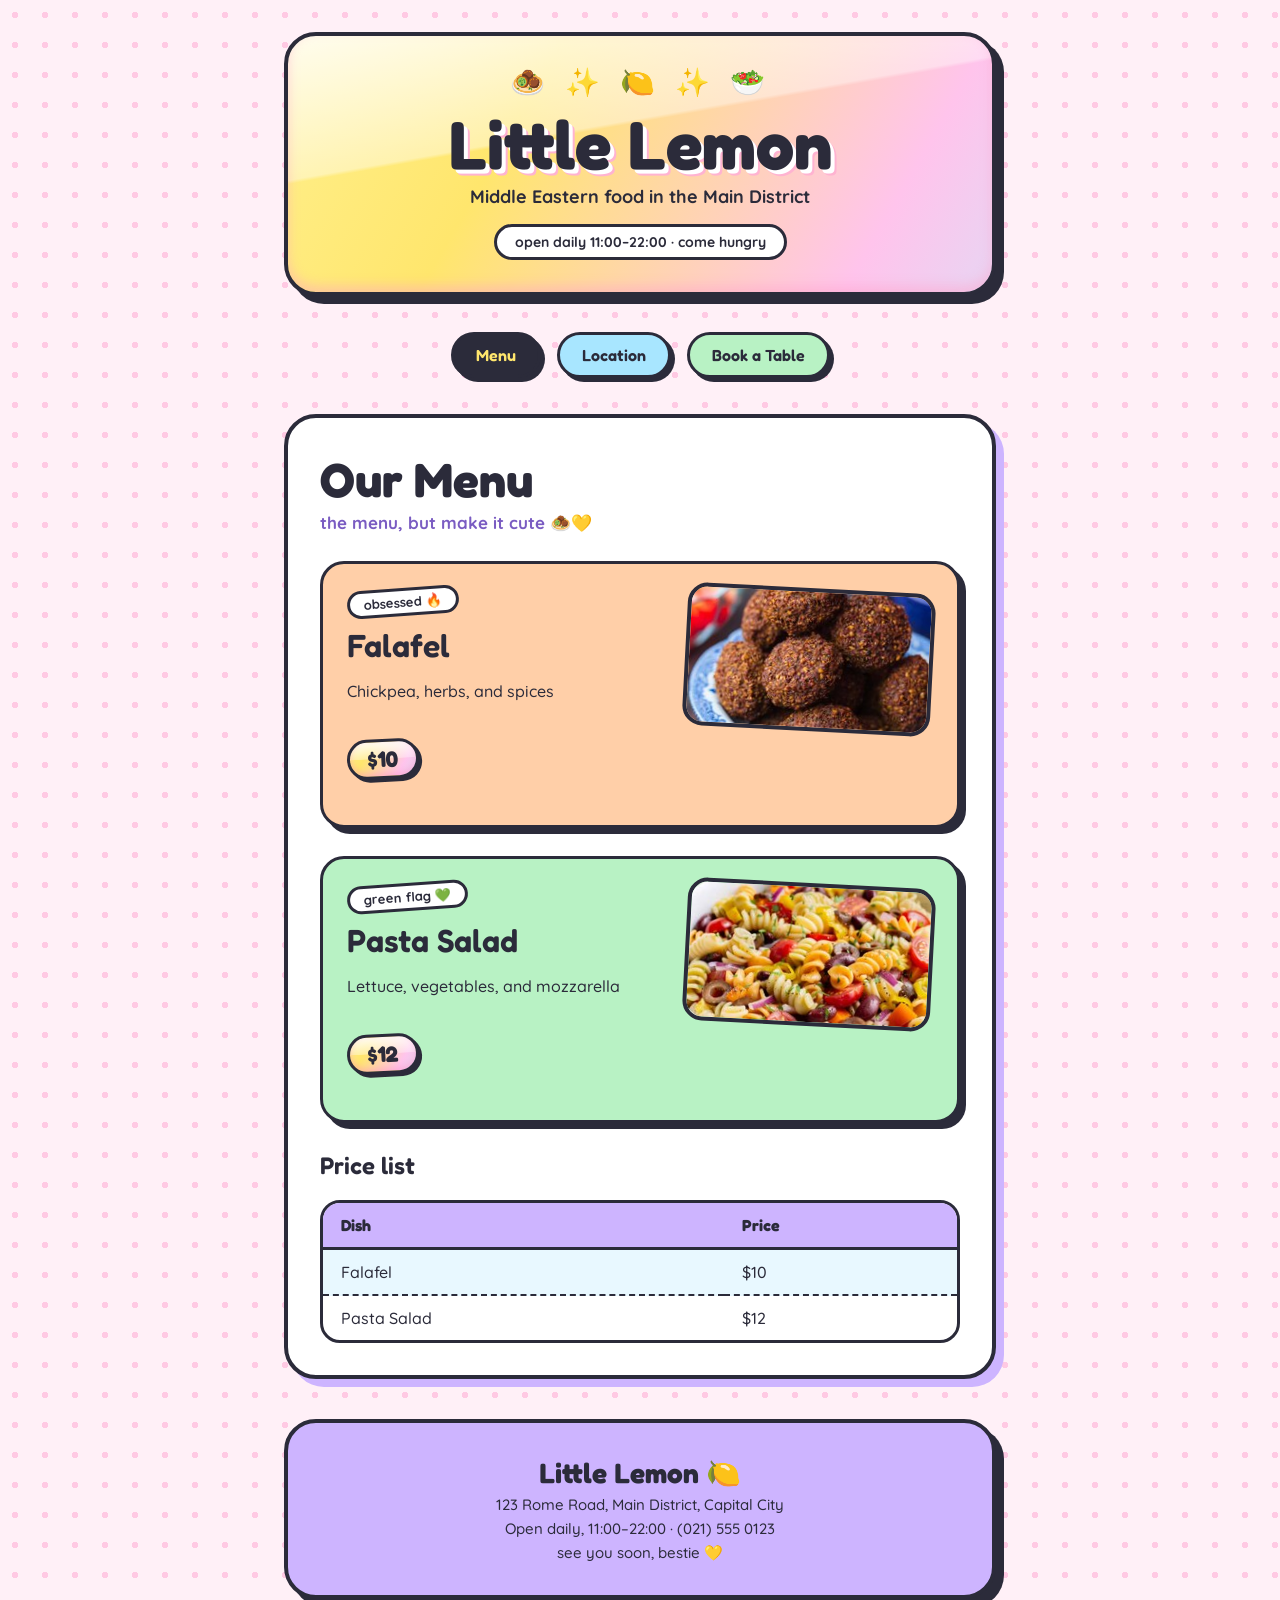
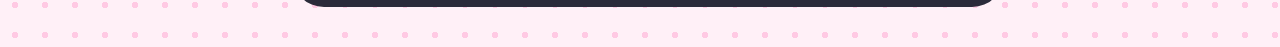
==== index.html @ 812a2b06 "index.html Initial HTML structure for Little Lemon restaurant website, including header, navigation," ====
<!DOCTYPE html>
<html lang="en">
  <head>
    <meta charset="UTF-8">
    <title>Little Lemon</title>
    <meta name="description" content="Middle Eastern food in the Main District.">
    <meta name="author" content="Lazuardi Al-Muzaki">
    <link rel="preconnect" href="https://fonts.googleapis.com">
    <link href="https://fonts.googleapis.com/css2?family=Fredoka:wght@500;600;700&family=Quicksand:wght@500;700&display=swap" rel="stylesheet">
    <link rel="stylesheet" href="style.css">
  </head>
  <body>
    <header>
      <p class="sparkles">🧆 ✨ 🍋 ✨ 🥗</p>
      <p id="site-name"><a href="index.html">Little Lemon</a></p>
      <p id="tagline">Middle Eastern food in the Main District</p>
      <p class="open-badge">open daily 11:00–22:00 · come hungry</p>
    </header>

    <nav>
      <ul>
        <li><a class="current" href="index.html">Menu</a></li>
        <li><a href="location.html">Location</a></li>
        <li><a href="book.html">Book a Table</a></li>
      </ul>
    </nav>

    <main>
      <h1>Our Menu</h1>
      <p class="intro">the menu, but make it cute 🧆💛</p>

      <div class="dish falafel">

        <img src="falafel.jpeg" width="240" height="135" alt="A falafel">
        <span class="tag">obsessed 🔥</span>
        <h2>Falafel</h2>
        <p>Chickpea, herbs, and spices</p>
        <p class="price">$10</p>
      </div>

      <div class="dish salad">
        <img src="salad.jpeg" width="240" height="135" alt="A pasta salad">
        <span class="tag">green flag 💚</span>
        <h2>Pasta Salad</h2>
        <p>Lettuce, vegetables, and mozzarella</p>
        <p class="price">$12</p>
      </div>

      <h2>Price list</h2>
      <table>
        <tr>
          <th>Dish</th>
          <th>Price</th>
        </tr>
        <tr>
          <td>Falafel</td>
          <td>$10</td>
        </tr>
        <tr>
          <td>Pasta Salad</td>
          <td>$12</td>
        </tr>
      </table>
    </main>


    <footer>
      <p class="footer-name">Little Lemon 🍋</p>
      <p>123 Rome Road, Main District, Capital City</p>
      <p>Open daily, 11:00–22:00 · (021) 555 0123</p>
      <p>see you soon, bestie 💛</p>
    </footer>
  </body>
</html>
---- style.css ----
/* Palette
   Ink       #2B2B3A
   Lemon     #FFE66D
   Bubblegum #FFB3D1
   Lavender  #CDB4FF
   Sky       #A8E6FF
   Matcha    #B8F2C4
   Peach     #FFCFA8
   Milk      #FFF0F7
*/

/* Dasar halaman: pink susu dengan polkadot */
body {
  font-family: "Quicksand", "Trebuchet MS", Verdana, sans-serif;
  font-weight: 500;
  color: #2B2B3A;
  margin: 0px;
  padding: 32px 16px;
  background-color: #FFF0F7;
  background-image: radial-gradient(#FFC9E3 3px, transparent 3px);
  background-size: 30px 30px;
}
h1 {
  font-family: "Fredoka", "Trebuchet MS", sans-serif;
  font-size: 48px;
  font-weight: 700;
  margin-top: 0px;
  margin-bottom: 4px;
  color: #2B2B3A;
}
h2 {
  font-family: "Fredoka", "Trebuchet MS", sans-serif;

  font-weight: 600;
  color: #2B2B3A;
}

/* Header: kuning holo glossy
   Layer 1 = pantulan kaca putih, Layer 2 = gradasi holo */
header {
  width: 640px;
  padding: 28px 32px 32px 32px;
  margin: 0px auto 0px auto;
  background-color: #FFE66D;
  background-image:
    linear-gradient(170deg, rgba(255, 255, 255, 0.85) 0%, rgba(255, 255, 255, 0.4) 38%, rgba(255, 255, 255, 0) 39%),
    linear-gradient(120deg, #FFF59D, #FFE66D, #FFC4EC, #BDF3FF, #FFF59D, #FFD54F, #FFE66D);
  background-size: 100% 100%, 300% 300%;
  background-position: 0% 0%, 0% 50%;
  border: 4px solid #2B2B3A;
  border-radius: 32px;
  box-shadow: 8px 8px 0px #2B2B3A, inset 0px -6px 12px rgba(255, 160, 200, 0.45);
  text-align: center;
  animation: holo 8s ease-in-out infinite alternate;
}
@keyframes holo {
  from { background-position: 0% 0%, 0% 50%; }
  to { background-position: 0% 0%, 100% 50%; }
}
.sparkles {
  font-size: 28px;
  letter-spacing: 6px;
  margin: 0px 0px 4px 0px;
}
#site-name {

  font-family: "Fredoka", "Trebuchet MS", sans-serif;
  font-size: 68px;
  font-weight: 700;
  margin: 0px;
  text-shadow: 4px 4px 0px #FFFFFF, 6px 6px 0px #FFB3D1;
}
#tagline {
  font-size: 18px;
  font-weight: 700;
  margin: 0px 0px 16px 0px;
}
.open-badge {
  display: inline-block;
  margin: 0px;
  padding: 6px 18px;
  background-color: #FFFFFF;
  border: 3px solid #2B2B3A;
  border-radius: 20px;
  font-size: 14px;
  font-weight: 700;
}
header a {
  color: #2B2B3A;
  text-decoration: none;
}

/* Nav: tombol pill warna-warni */
nav {
  width: 640px;
  margin: 36px auto 36px auto;
  text-align: center;
}

nav ul {
  list-style: none;
  padding: 0px;
  margin: 0px;
}
nav li {
  display: inline;
  margin: 0px 6px;
}
nav > ul > li > a {
  display: inline-block;
  padding: 10px 22px;
  border: 3px solid #2B2B3A;
  border-radius: 30px;
  box-shadow: 4px 4px 0px #2B2B3A;
  font-family: "Fredoka", "Trebuchet MS", sans-serif;
  font-weight: 600;
  color: #2B2B3A;
  text-decoration: none;
}
nav li:nth-child(1) a { background-color: #FFB3D1; }
nav li:nth-child(2) a { background-color: #A8E6FF; }
nav li:nth-child(3) a { background-color: #B8F2C4; }
nav li a.current {
  background-color: #2B2B3A;
  color: #FFE66D;
}
nav a:hover {
  box-shadow: 1px 1px 0px #2B2B3A;
  transform: translate(3px, 3px);
}


/* Main: kartu putih bergaya sticker */
main {
  width: 640px;
  padding: 32px;
  margin: 0px auto 40px auto;
  background-color: #FFFFFF;
  border: 4px solid #2B2B3A;
  border-radius: 32px;
  box-shadow: 8px 8px 0px #CDB4FF;
}
.intro {
  font-size: 17px;
  font-weight: 700;
  margin: 0px 0px 28px 0px;
  color: #7A5CC2;
}

/* Kartu hidangan */
.dish {
  min-height: 170px;
  padding: 24px;
  margin-bottom: 28px;
  border: 3px solid #2B2B3A;
  border-radius: 24px;
  box-shadow: 6px 6px 0px #2B2B3A;
}
.dish:hover {
  transform: translate(-3px, -3px);
  box-shadow: 9px 9px 0px #2B2B3A;
}
.dish.falafel {
  background-color: #FFCFA8;

}
.dish.salad {
  background-color: #B8F2C4;
}
.dish img {
  float: right;
  margin-left: 20px;
  margin-bottom: 8px;
  border: 4px solid #2B2B3A;
  border-radius: 20px;
  transform: rotate(3deg);
}
.dish h2 {
  font-size: 32px;
  margin-top: 10px;
  margin-bottom: 6px;
}
.tag {
  display: inline-block;
  padding: 3px 14px;
  background-color: #FFFFFF;
  border: 3px solid #2B2B3A;
  border-radius: 16px;
  font-size: 13px;
  font-weight: 700;
  transform: rotate(-4deg);
}

/* Badge harga: holo glossy seperti stiker */
.price {
  display: inline-block;
  padding: 4px 18px;

  background-color: #FFE66D;
  background-image:
    linear-gradient(180deg, rgba(255, 255, 255, 0.9) 0%, rgba(255, 255, 255, 0.35) 48%, rgba(255, 255, 255, 0) 50%),
    linear-gradient(120deg, #FFF59D, #FFE66D, #FFC4EC, #BDF3FF, #FFF59D, #FFD54F, #FFE66D);
  background-size: 100% 100%, 300% 300%;
  background-position: 0% 0%, 0% 50%;
  border: 3px solid #2B2B3A;
  border-radius: 20px;
  box-shadow: 3px 3px 0px #2B2B3A, inset 0px -3px 6px rgba(255, 140, 190, 0.45);
  font-family: "Fredoka", "Trebuchet MS", sans-serif;
  font-size: 22px;
  font-weight: 700;
  transform: rotate(-3deg);
  animation: holo 6s ease-in-out infinite alternate;
}

/* Tabel */
table {
  width: 100%;
  border: 3px solid #2B2B3A;
  border-radius: 20px;
  border-collapse: separate;
  border-spacing: 0px;
  overflow: hidden;
}
th, td {
  padding: 12px 18px;
  text-align: left;
  border-bottom: 2px dashed #2B2B3A;
}
th {
  background-color: #CDB4FF;

  font-family: "Fredoka", "Trebuchet MS", sans-serif;
  border-bottom: 3px solid #2B2B3A;
}
tr:last-child td {
  border-bottom: none;
}
tr:nth-child(even) td {
  background-color: #E8F8FF;
}
tr:hover td {
  background-image: linear-gradient(120deg, #FFF59D, #FFD9F1, #D2F6FF);
}

/* Footer */
footer {
  width: 640px;
  padding: 28px 32px;
  margin: 0px auto 16px auto;
  background-color: #CDB4FF;
  border: 4px solid #2B2B3A;
  border-radius: 32px;
  box-shadow: 8px 8px 0px #2B2B3A;
  font-size: 15px;
  text-align: center;
}
footer p {
  margin: 5px 0px;
}
.footer-name {
  font-family: "Fredoka", "Trebuchet MS", sans-serif;
  font-size: 28px;
  font-weight: 700;

}

/* Hormati pengguna yang mematikan animasi di perangkatnya */
@media (prefers-reduced-motion: reduce) {
  header, .price {
    animation: none;
  }
}
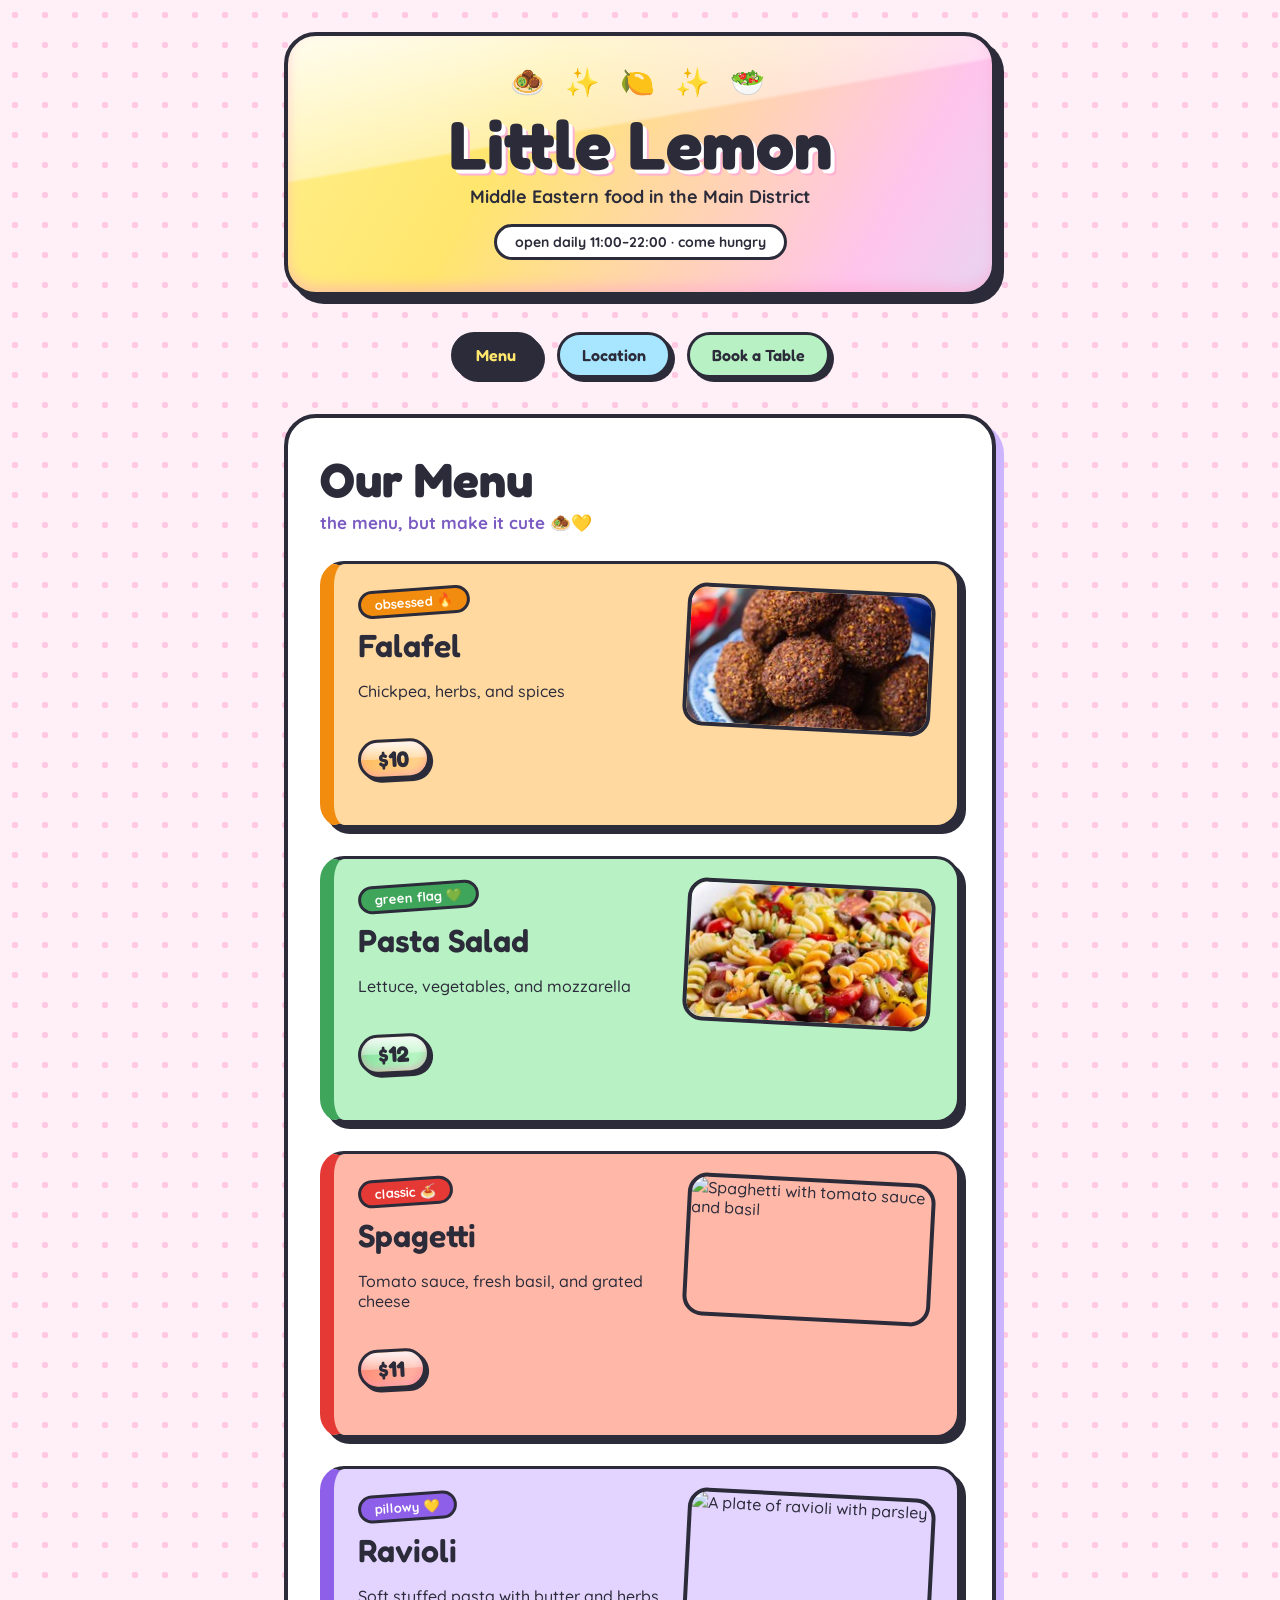
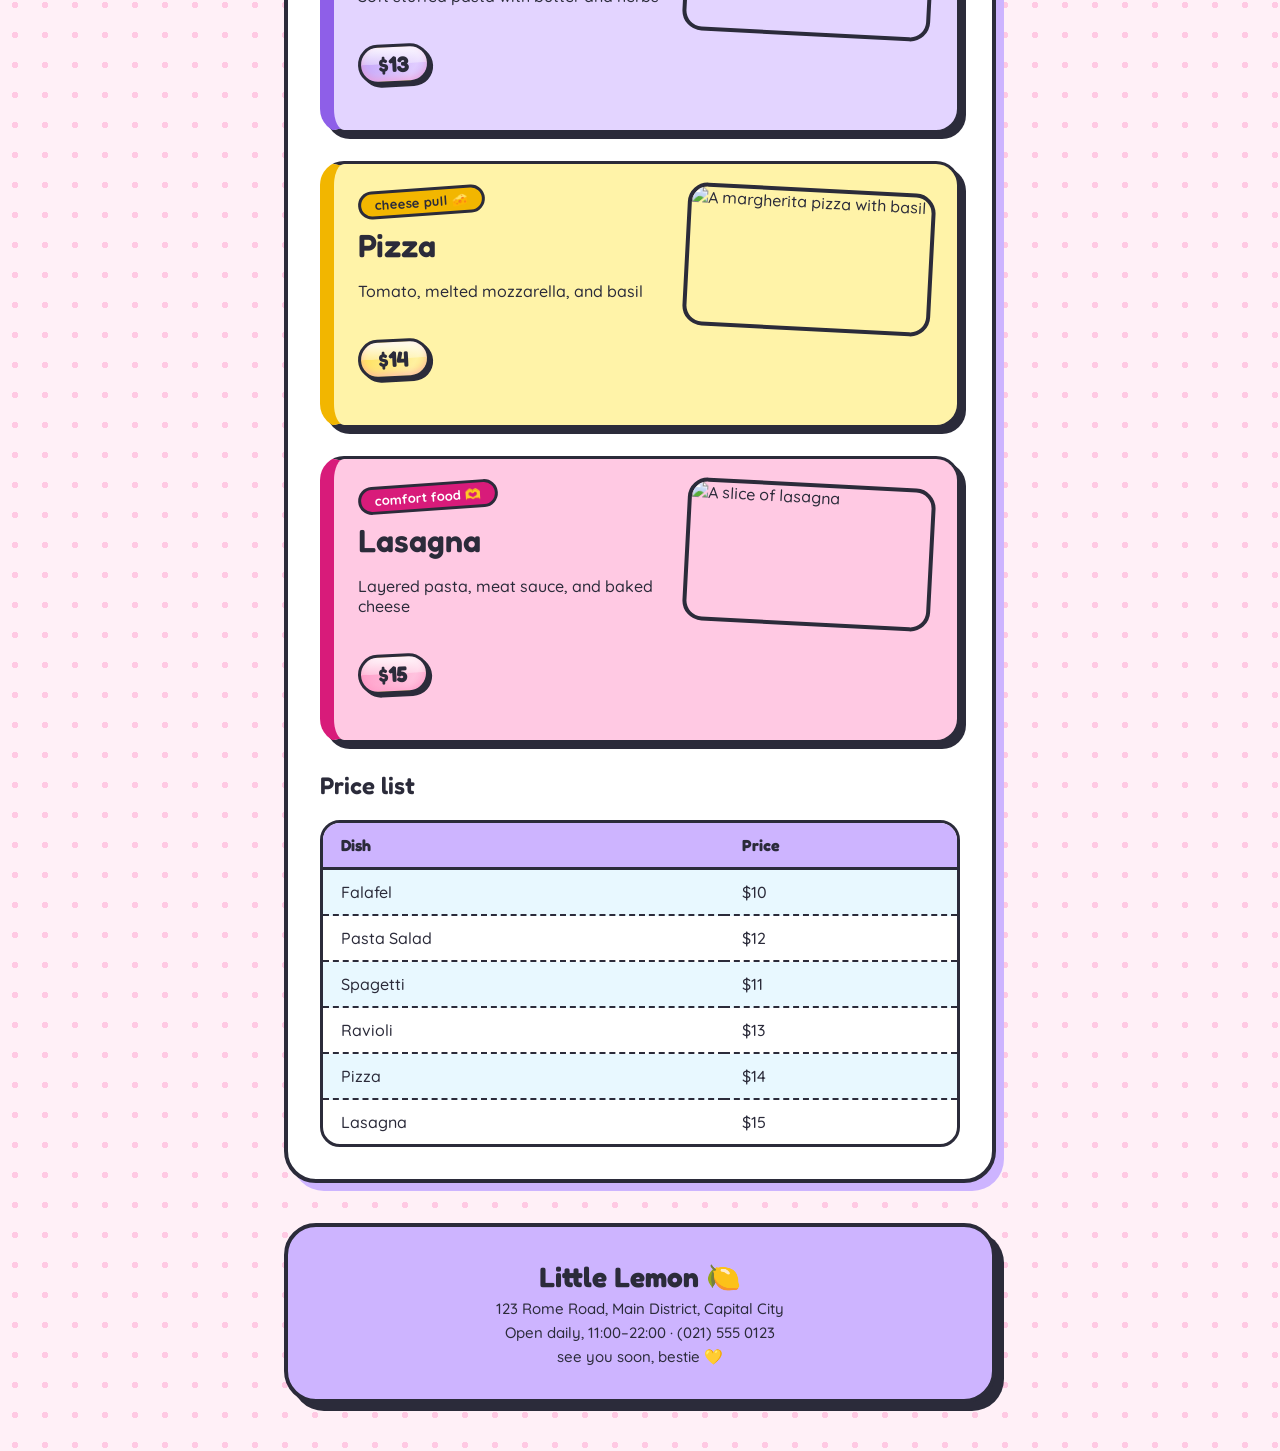
==== commit f9fe808a: "index.html" ====
--- a/index.html
+++ b/index.html
@@ -46,6 +46,39 @@
         <p class="price">$12</p>
       </div>
 
+      <div class="dish spagetti">
+        <img src="spagetti.jpeg" width="240" height="135" alt="Spaghetti with tomato sauce and basil">
+        <span class="tag">classic 🍝</span>
+        <h2>Spagetti</h2>
+        <p>Tomato sauce, fresh basil, and grated cheese</p>
+        <p class="price">$11</p>
+      </div>
+
+      <div class="dish ravioli">
+        <img src="ravioli.jpeg" width="240" height="135" alt="A plate of ravioli with parsley">
+        <span class="tag">pillowy 💛</span>
+        <h2>Ravioli</h2>
+        <p>Soft stuffed pasta with butter and herbs</p>
+        <p class="price">$13</p>
+      </div>
+
+      <div class="dish pizza">
+
+        <img src="pizza.jpeg" width="240" height="135" alt="A margherita pizza with basil">
+        <span class="tag">cheese pull 🧀</span>
+        <h2>Pizza</h2>
+        <p>Tomato, melted mozzarella, and basil</p>
+        <p class="price">$14</p>
+      </div>
+
+      <div class="dish lasagna">
+        <img src="lasagna.jpeg" width="240" height="135" alt="A slice of lasagna">
+        <span class="tag">comfort food 🫶</span>
+        <h2>Lasagna</h2>
+        <p>Layered pasta, meat sauce, and baked cheese</p>
+        <p class="price">$15</p>
+      </div>
+
       <h2>Price list</h2>
       <table>
         <tr>
@@ -60,9 +93,25 @@
           <td>Pasta Salad</td>
           <td>$12</td>
         </tr>
+        <tr>
+          <td>Spagetti</td>
+          <td>$11</td>
+
+        </tr>
+        <tr>
+          <td>Ravioli</td>
+          <td>$13</td>
+        </tr>
+        <tr>
+          <td>Pizza</td>
+          <td>$14</td>
+        </tr>
+        <tr>
+          <td>Lasagna</td>
+          <td>$15</td>
+        </tr>
       </table>
     </main>
-
 
     <footer>
       <p class="footer-name">Little Lemon 🍋</p>
--- a/style.css
+++ b/style.css
@@ -269,4 +269,95 @@
   header, .price {
     animation: none;
   }
-}+}
+/* Tema warna per menu */
+
+/* Falafel: oranye */
+.dish.falafel {
+  background-color: #FFD9A0;
+  border-left: 14px solid #F28C0F;
+}
+.dish.falafel .tag {
+  background-color: #F28C0F;
+  color: #FFFFFF;
+}
+.dish.falafel .price {
+  background-image:
+    linear-gradient(180deg, rgba(255, 255, 255, 0.9) 0%, rgba(255, 255, 255, 0.35) 48%, rgba(255, 255, 255, 0) 50%),
+    linear-gradient(120deg, #FFB347, #FFD08A, #FF9A3C, #FFB347);
+}
+
+/* Pasta Salad: hijau */
+.dish.salad {
+  background-color: #B8F2C4;
+  border-left: 14px solid #3FA55B;
+}
+.dish.salad .tag {
+  background-color: #3FA55B;
+  color: #FFFFFF;
+}
+.dish.salad .price {
+  background-image:
+    linear-gradient(180deg, rgba(255, 255, 255, 0.9) 0%, rgba(255, 255, 255, 0.35) 48%, rgba(255, 255, 255, 0) 50%),
+    linear-gradient(120deg, #6FD98A, #B6F5C2, #4CC26E, #6FD98A);
+}
+
+/* Spagetti: merah tomat */
+.dish.spagetti {
+  background-color: #FFB8A8;
+  border-left: 14px solid #E53935;
+}
+.dish.spagetti .tag {
+  background-color: #E53935;
+  color: #FFFFFF;
+}
+.dish.spagetti .price {
+  background-image:
+    linear-gradient(180deg, rgba(255, 255, 255, 0.9) 0%, rgba(255, 255, 255, 0.35) 48%, rgba(255, 255, 255, 0) 50%),
+    linear-gradient(120deg, #FF7A5C, #FFB0A0, #FF5A4A, #FF7A5C);
+}
+
+/* Ravioli: ungu lavender */
+.dish.ravioli {
+  background-color: #E3D4FF;
+  border-left: 14px solid #8E5FE8;
+}
+.dish.ravioli .tag {
+  background-color: #8E5FE8;
+  color: #FFFFFF;
+}
+.dish.ravioli .price {
+  background-image:
+    linear-gradient(180deg, rgba(255, 255, 255, 0.9) 0%, rgba(255, 255, 255, 0.35) 48%, rgba(255, 255, 255, 0) 50%),
+    linear-gradient(120deg, #B794F6, #E0CCFF, #9F72F0, #B794F6);
+}
+
+/* Pizza: kuning cerah */
+.dish.pizza {
+  background-color: #FFF3A8;
+  border-left: 14px solid #F2B600;
+}
+.dish.pizza .tag {
+  background-color: #F2B600;
+  color: #2B2B3A;
+}
+.dish.pizza .price {
+  background-image:
+    linear-gradient(180deg, rgba(255, 255, 255, 0.9) 0%, rgba(255, 255, 255, 0.35) 48%, rgba(255, 255, 255, 0) 50%),
+    linear-gradient(120deg, #FFD93D, #FFF1A0, #FFC400, #FFD93D);
+}
+
+/* Lasagna: pink */
+.dish.lasagna {
+  background-color: #FFC9E3;
+  border-left: 14px solid #D81B7A;
+}
+.dish.lasagna .tag {
+  background-color: #D81B7A;
+  color: #FFFFFF;
+}
+.dish.lasagna .price {
+  background-image:
+    linear-gradient(180deg, rgba(255, 255, 255, 0.9) 0%, rgba(255, 255, 255, 0.35) 48%, rgba(255, 255, 255, 0) 50%),
+    linear-gradient(120deg, #FF8FC0, #FFC2DE, #FF6FAE, #FF8FC0);
+}
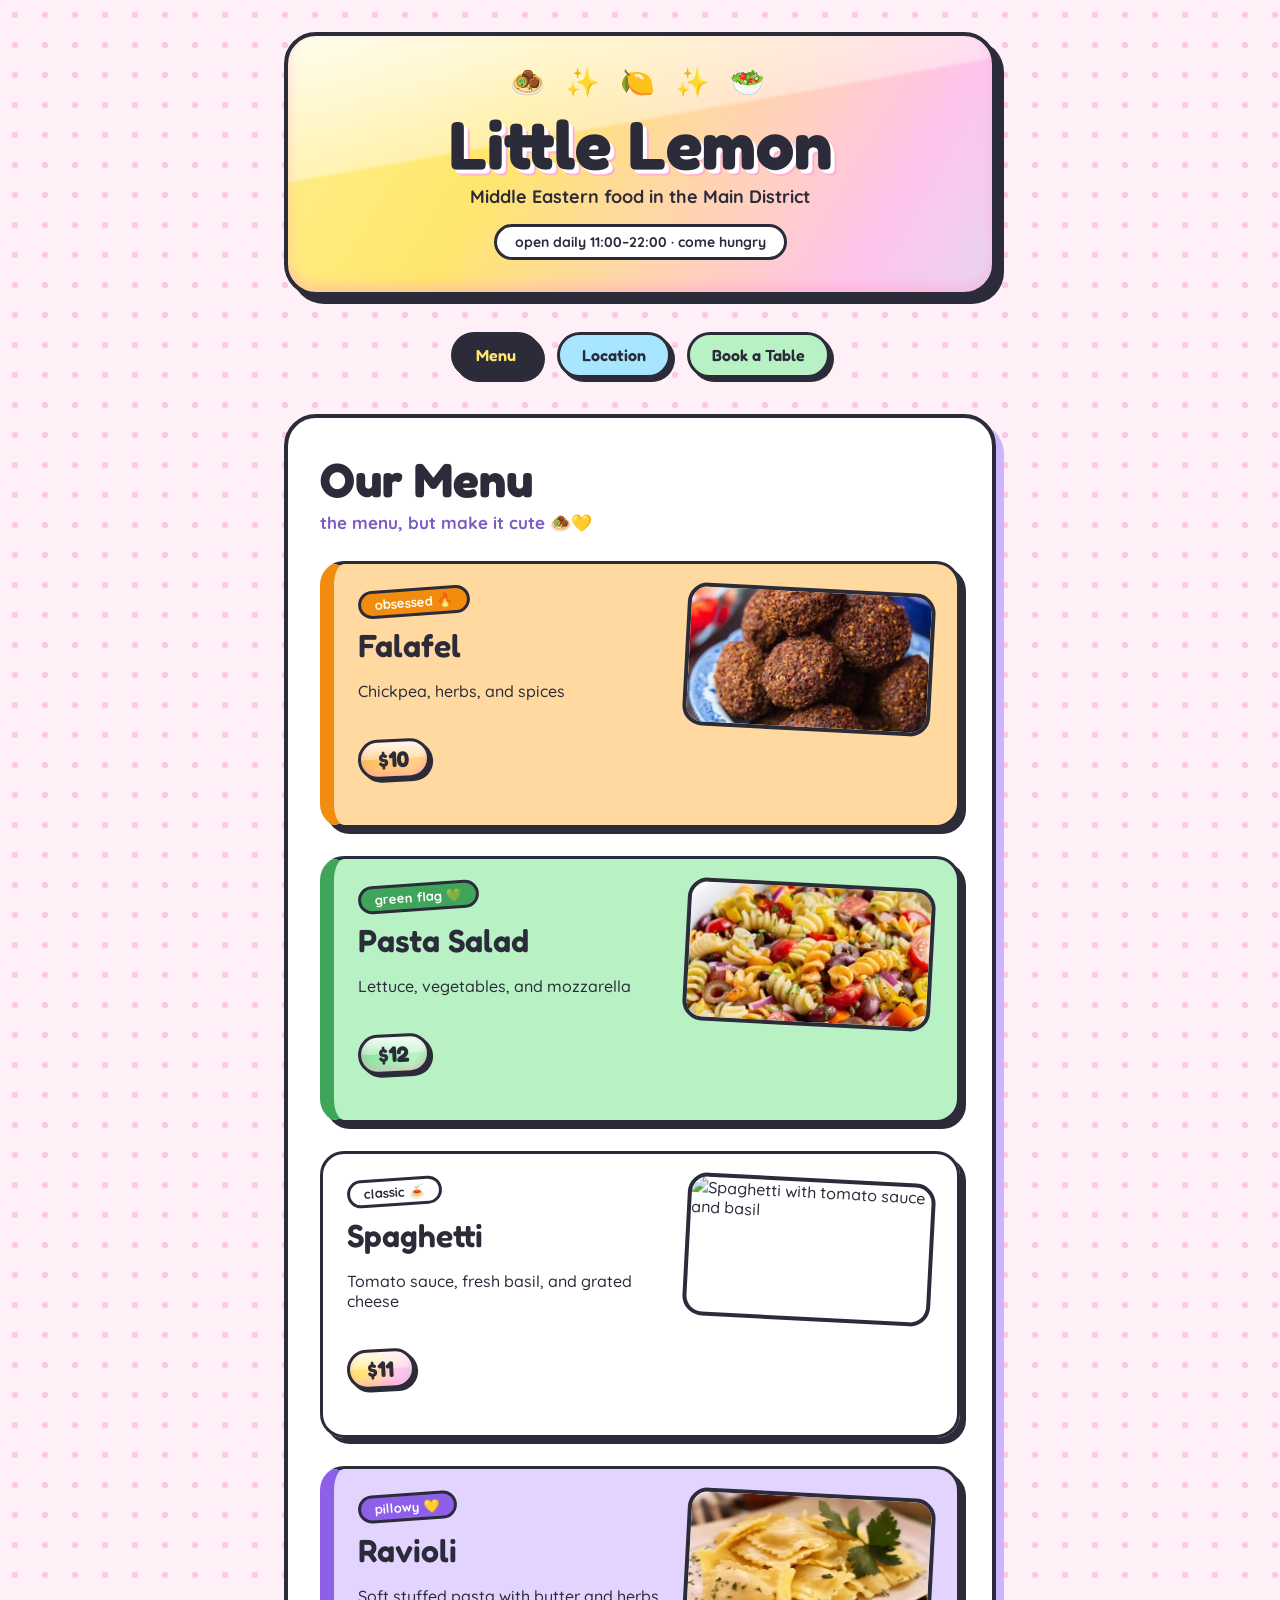
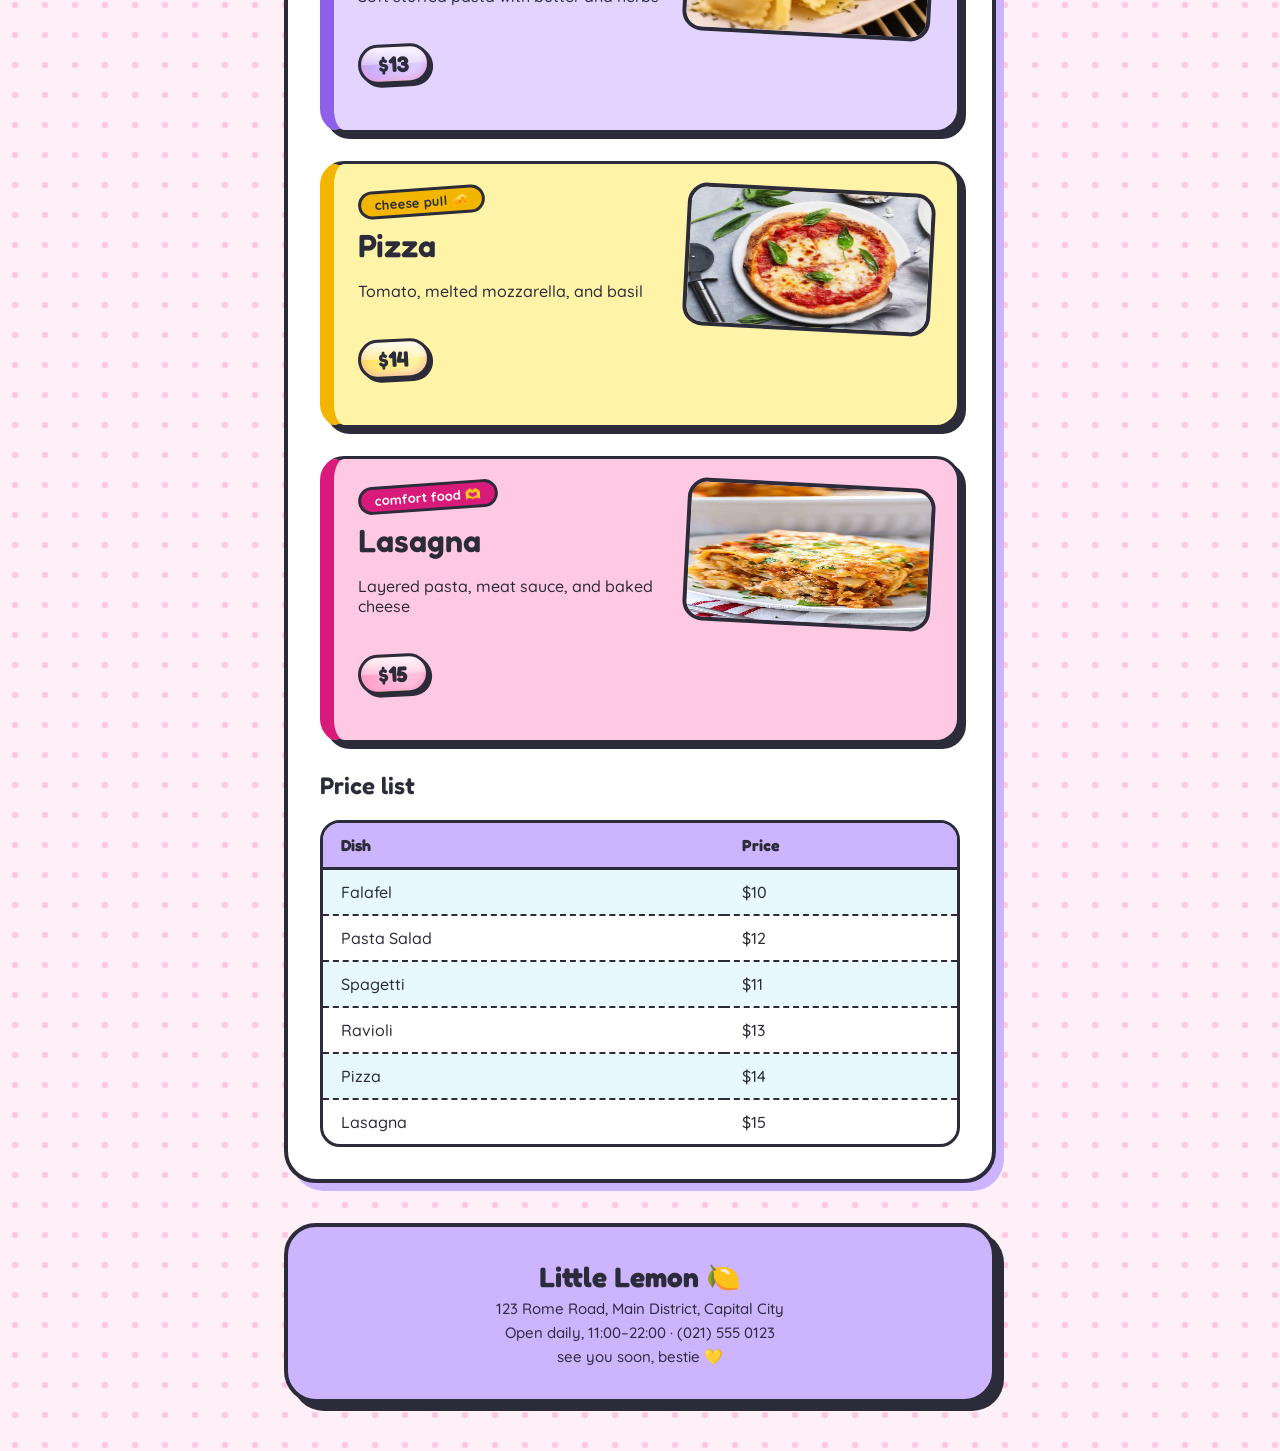
==== commit 97d4ad19: "index.html" ====
--- a/index.html
+++ b/index.html
@@ -46,10 +46,10 @@
         <p class="price">$12</p>
       </div>
 
-      <div class="dish spagetti">
-        <img src="spagetti.jpeg" width="240" height="135" alt="Spaghetti with tomato sauce and basil">
+      <div class="dish spaghetti">
+        <img src="spaghetti.jpeg" width="240" height="135" alt="Spaghetti with tomato sauce and basil">
         <span class="tag">classic 🍝</span>
-        <h2>Spagetti</h2>
+        <h2>Spaghetti</h2>
         <p>Tomato sauce, fresh basil, and grated cheese</p>
         <p class="price">$11</p>
       </div>
